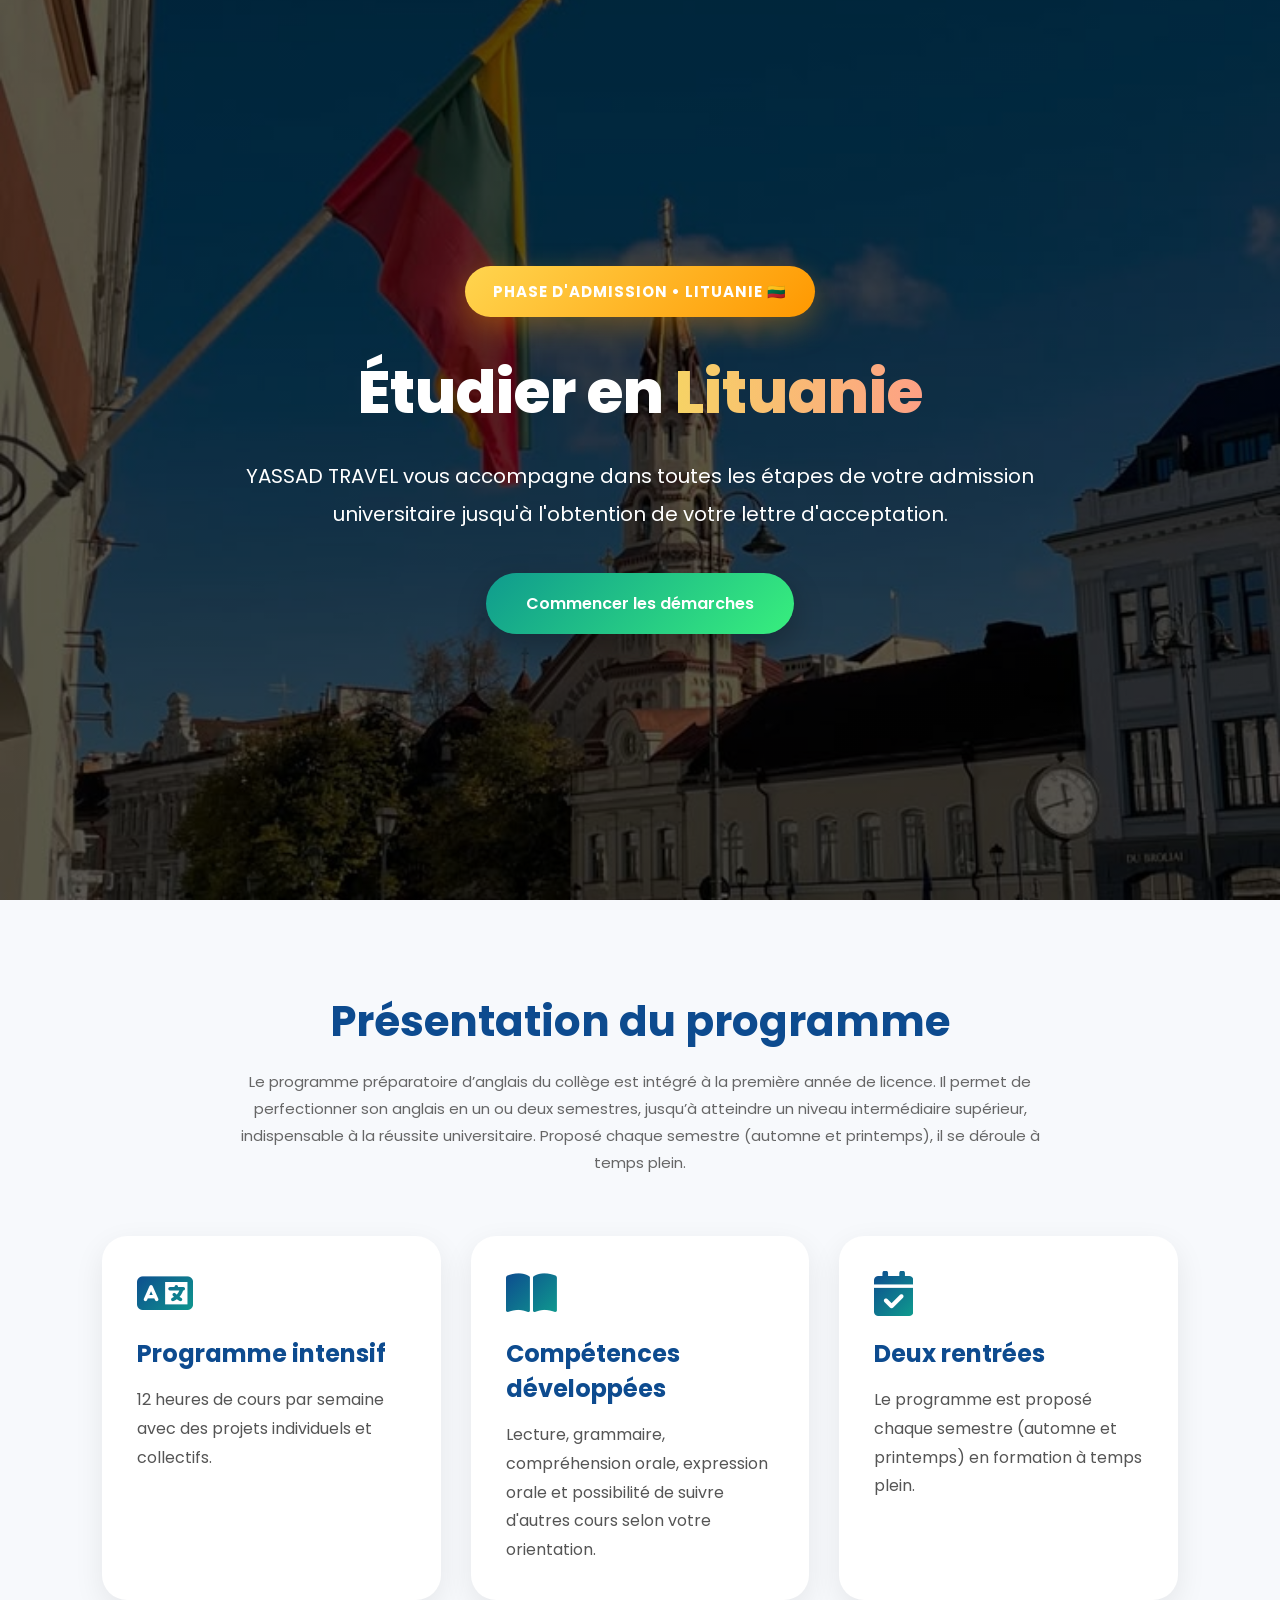
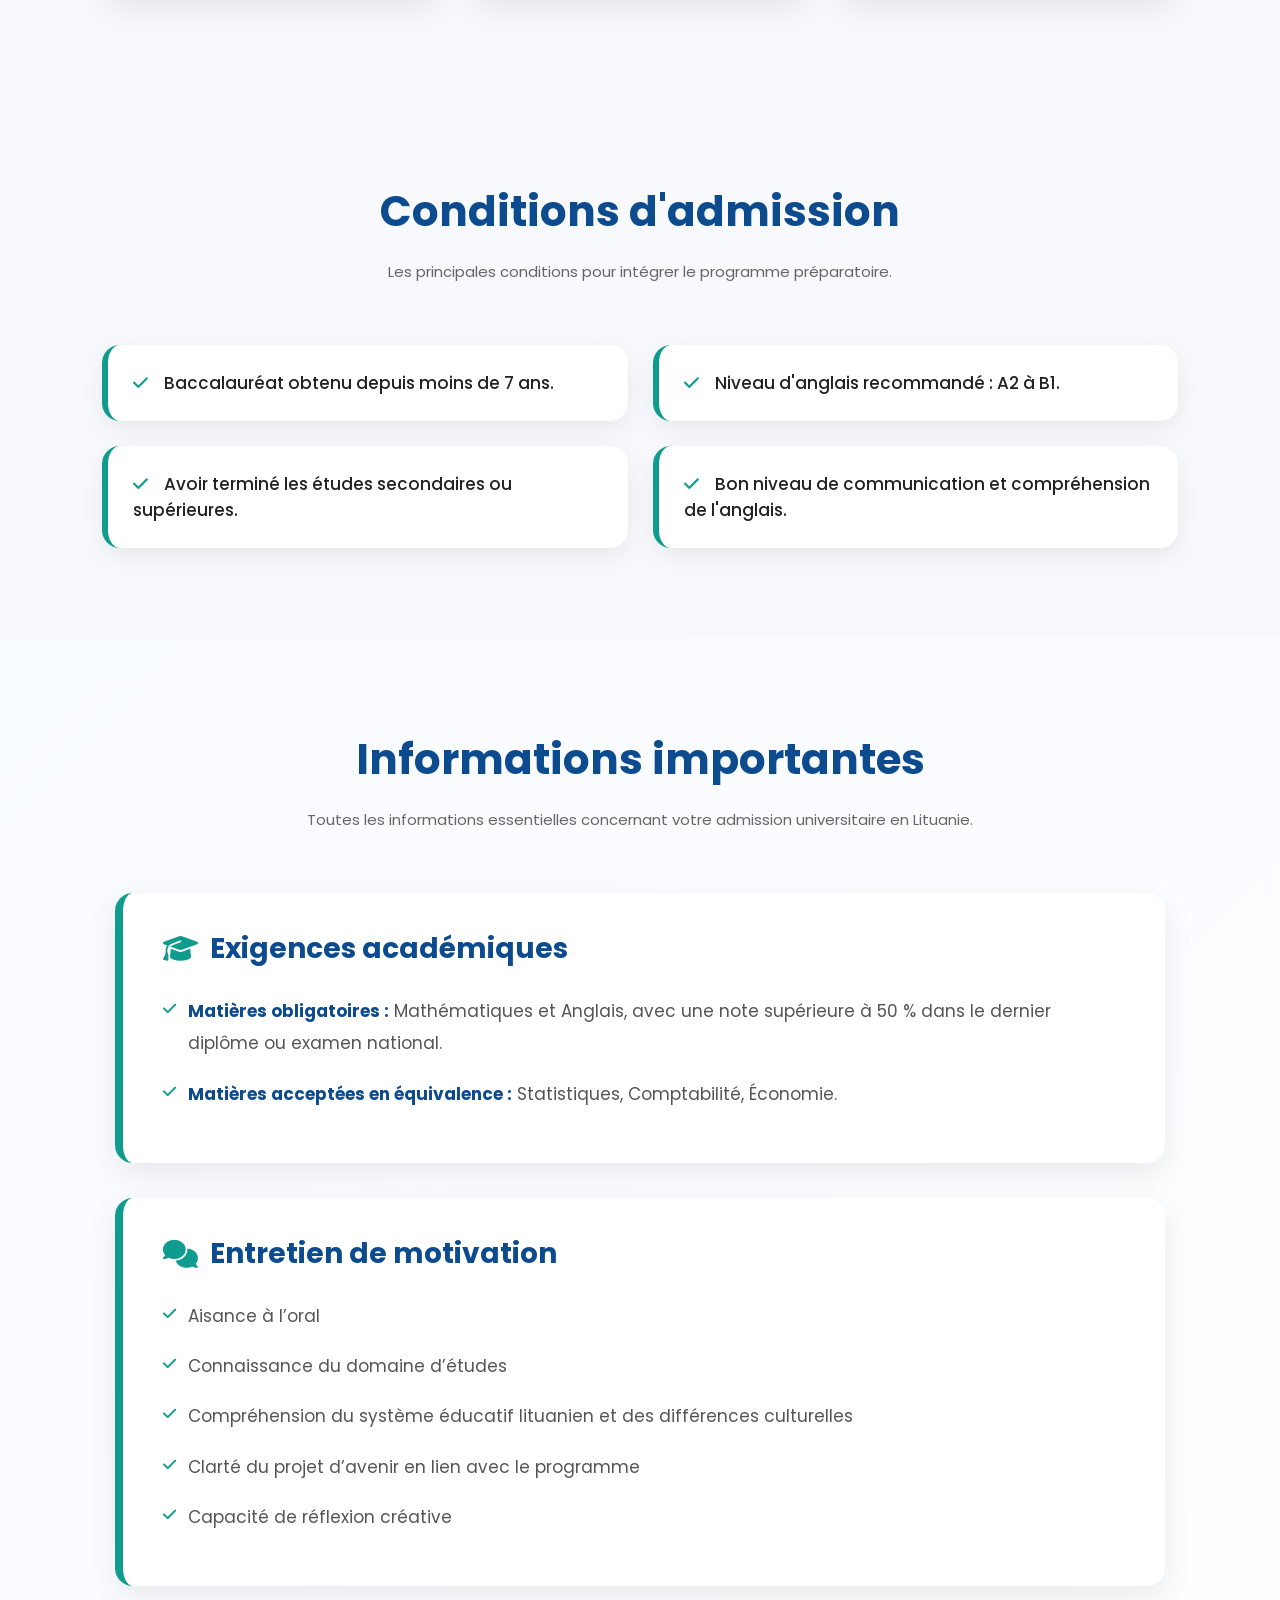
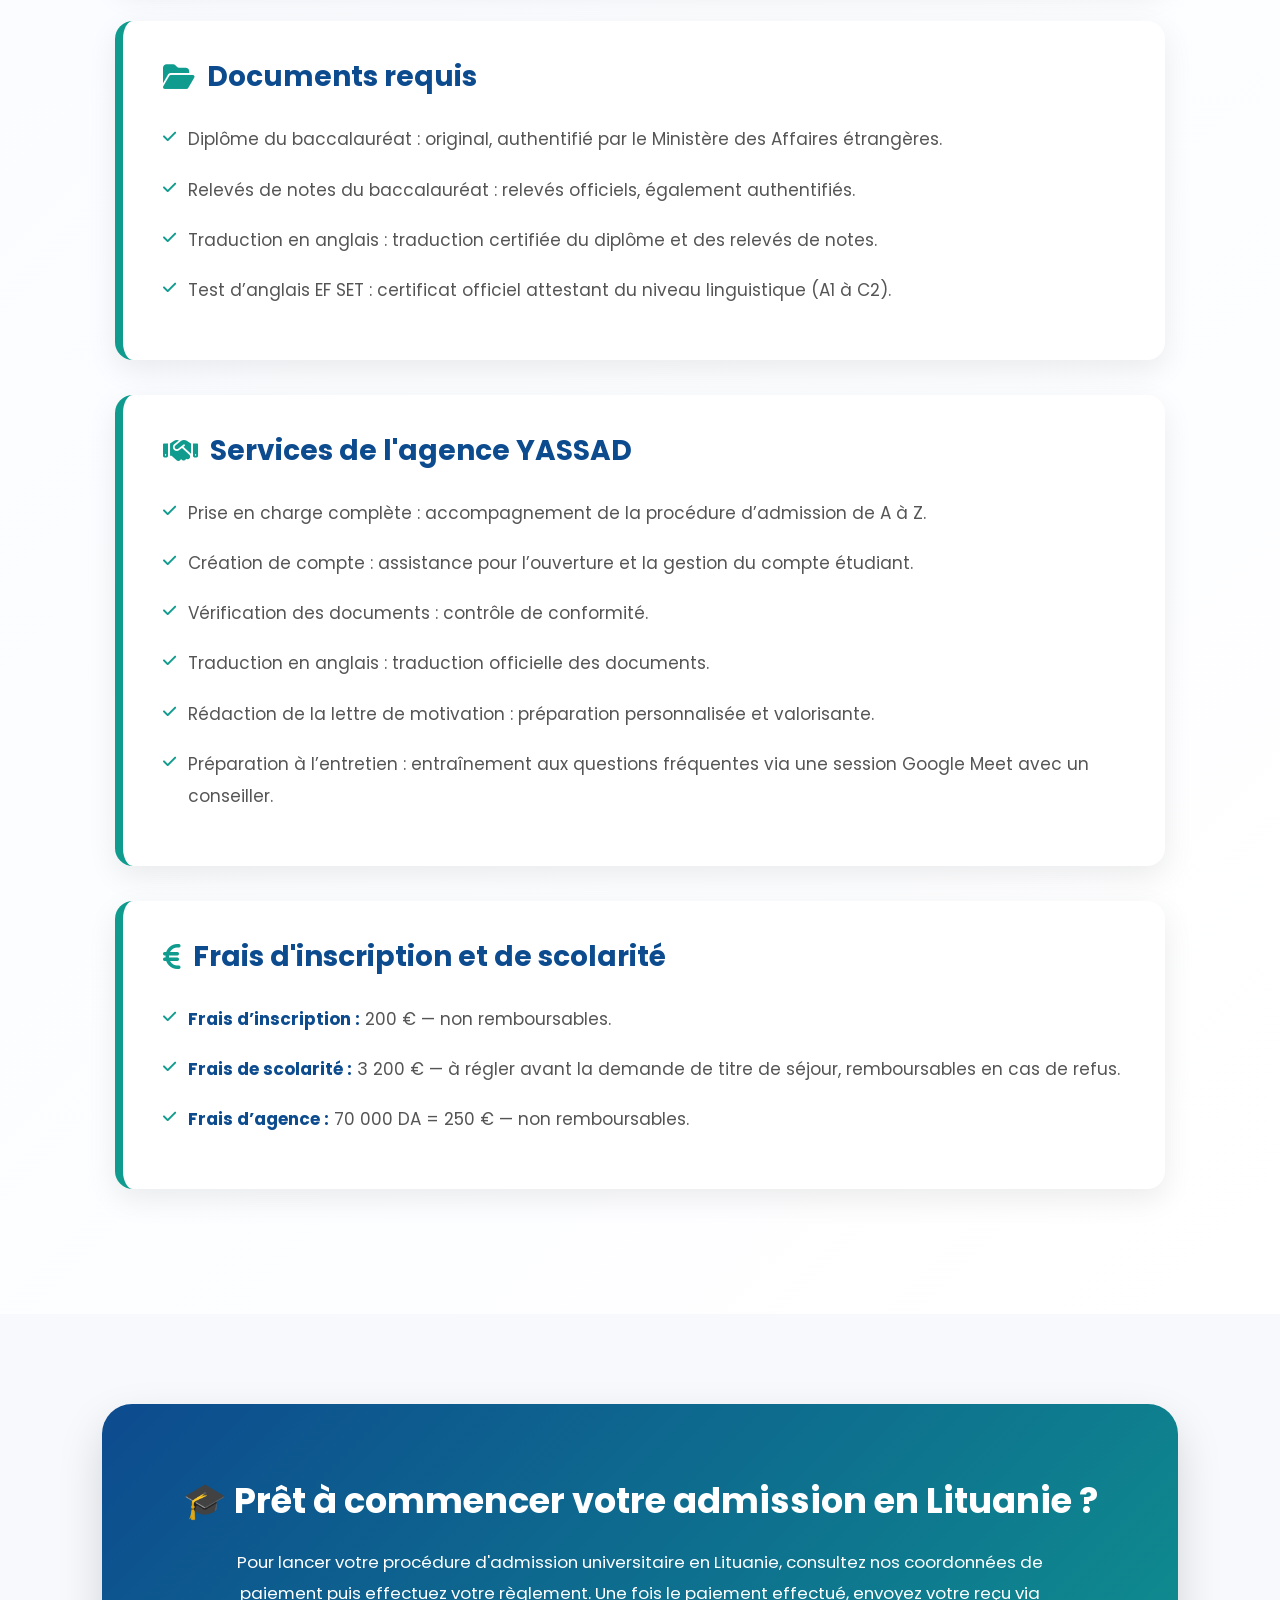
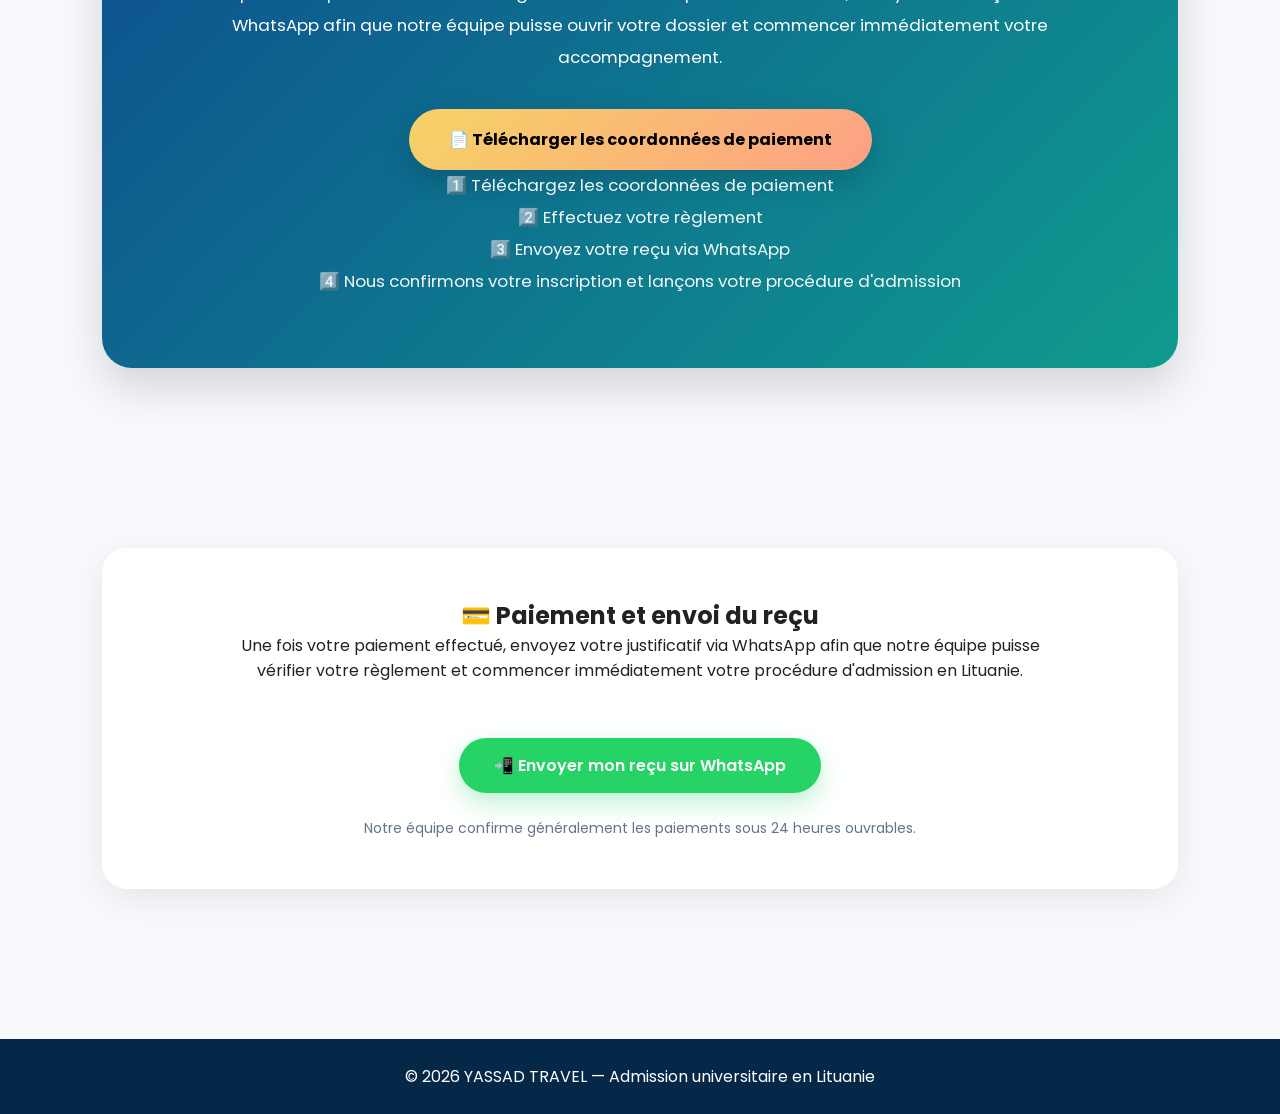
==== admissionLituanie.html @ c598e2e8 "retouchespourtout" ====
<!DOCTYPE html>
<html lang="fr">

<head>

<meta charset="UTF-8">
<meta name="viewport" content="width=device-width, initial-scale=1.0">

<title>Admission en Lituanie | YASSAD TRAVEL</title>

<link href="https://fonts.googleapis.com/css2?family=Poppins:wght@300;400;500;600;700;800&display=swap" rel="stylesheet">

<link rel="stylesheet"
href="https://cdnjs.cloudflare.com/ajax/libs/font-awesome/6.5.2/css/all.min.css">

<style>

*{
margin:0;
padding:0;
box-sizing:border-box;
font-family:'Poppins',sans-serif;
scroll-behavior:smooth;
}

body{
background:#f7f9fc;
color:#222;
overflow-x:hidden;
}

:root{

--blue:#0d4b8f;
--green:#0f9b8e;
--green2:#38ef7d;
--gold:#f6d365;
--orange:#fda085;

}

.hero{

min-height:100vh;

background:
linear-gradient(rgba(0,0,0,.60),rgba(0,0,0,.60)),
url("images/Lituanie.jpg") center/cover;

display:flex;
justify-content:center;
align-items:center;
text-align:center;
padding:40px;

}

.hero-content{

max-width:900px;
color:white;
animation:fadeUp 1.2s;

}

.badge{

display:inline-flex;
align-items:center;
justify-content:center;
gap:10px;

padding:14px 28px;

border-radius:60px;

background:linear-gradient(135deg,#FFD54F,#FF9800);

color:#fff;

font-size:15px;
font-weight:700;
letter-spacing:1px;
text-transform:uppercase;
text-align:center;

box-shadow:0 10px 30px rgba(255,152,0,.35);

margin-bottom:30px;

animation:pulseBadge 2s infinite;

}



@keyframes pulseBadge{

0%{
transform:scale(1);
box-shadow:0 10px 30px rgba(255,152,0,.35);
}

50%{
transform:scale(1.05);
box-shadow:0 18px 40px rgba(255,152,0,.55);
}

100%{
transform:scale(1);
box-shadow:0 10px 30px rgba(255,152,0,.35);
}

}

.hero h1{

font-size:60px;

margin-bottom:20px;

font-weight:800;

}

.hero h1 span{

background:linear-gradient(90deg,#f6d365,#fda085);

-webkit-background-clip:text;
-webkit-text-fill-color:transparent;

}

.hero p{

font-size:20px;

line-height:1.9;

margin-bottom:40px;

}

.btn{

display:inline-block;

padding:18px 40px;

border-radius:50px;

background:linear-gradient(135deg,var(--green),var(--green2));

color:white;

text-decoration:none;

font-weight:600;

transition:.35s;

box-shadow:0 12px 30px rgba(0,0,0,.25);

}

.btn:hover{

transform:translateY(-5px);

}

section{

padding:90px 8%;

}

.container{

max-width:1200px;

margin:auto;

}

.title{

text-align:center;

margin-bottom:60px;

}

.title h2{

font-size:42px;

color:var(--blue);

margin-bottom:15px;

}

.title p{

max-width:850px;

margin:auto;

color:#666;

font-size:15px;

line-height:1.8;

}

.grid{

display:grid;

grid-template-columns:repeat(auto-fit,minmax(320px,1fr));

gap:30px;

}

.card{

background:white;

padding:35px;

border-radius:25px;

box-shadow:0 10px 30px rgba(0,0,0,.08);

transition:.35s;

}

.card:hover{

transform:translateY(-8px);

}

.card i{

font-size:45px;

margin-bottom:20px;

background:linear-gradient(135deg,var(--blue),var(--green));

-webkit-background-clip:text;

-webkit-text-fill-color:transparent;

}

.card h3{

color:var(--blue);

margin-bottom:15px;

font-size:24px;

}

.card p{

line-height:1.8;

color:#555;

}

.list{

display:grid;

grid-template-columns:repeat(auto-fit,minmax(350px,1fr));

gap:25px;

}

.item{

background:white;

padding:25px;

border-left:6px solid var(--green);

border-radius:18px;

box-shadow:0 8px 25px rgba(0,0,0,.07);

font-size:17px;

font-weight:500;

}

.item i{

color:var(--green);

margin-right:12px;

}

.timeline{

margin-top:50px;

}

.step{

display:flex;

gap:25px;

margin-bottom:30px;

align-items:flex-start;

}

.number{

width:65px;

height:65px;

border-radius:50%;

background:linear-gradient(135deg,var(--blue),var(--green));

color:white;

display:flex;

justify-content:center;

align-items:center;

font-size:24px;

font-weight:bold;

flex-shrink:0;

}

.step-content{

background:white;

padding:25px;

border-radius:20px;

box-shadow:0 8px 25px rgba(0,0,0,.08);

width:100%;

}

.step-content h3{

margin-bottom:12px;

color:var(--blue);

}

.step-content p{

line-height:1.8;

color:#555;

}
/*==========================
SECTION TARIFS
==========================*/

.pricing{

background:#f8fbff;

}

.price-grid{

display:grid;

grid-template-columns:repeat(auto-fit,minmax(300px,1fr));

gap:30px;

}

.price-card{

background:white;

padding:40px;

border-radius:25px;

text-align:center;

box-shadow:0 10px 30px rgba(0,0,0,.08);

transition:.35s;

}

.price-card:hover{

transform:translateY(-8px);

}

.price-card i{

font-size:50px;

margin-bottom:20px;

background:linear-gradient(135deg,var(--blue),var(--green));

-webkit-background-clip:text;

-webkit-text-fill-color:transparent;

}

.price-card h3{

color:var(--blue);

margin-bottom:15px;

}

.price{

font-size:42px;

font-weight:700;

color:var(--green);

margin:20px 0;

}

/*==========================
CTA PAIEMENT
==========================*/

.cta{

background:linear-gradient(135deg,var(--blue),var(--green));

padding:70px 45px;

border-radius:30px;

text-align:center;

color:white;

box-shadow:0 15px 35px rgba(0,0,0,.15);

}

.cta h2{

font-size:40px;

margin-bottom:20px;

}

.cta p{

max-width:850px;

margin:auto;

line-height:1.9;

font-size:17px;

}

.btn-payment{

display:inline-block;

margin-top:35px;

padding:18px 40px;

border-radius:50px;

text-decoration:none;

font-weight:700;

background:linear-gradient(135deg,#f6d365,#fda085);

color:#000;

transition:.35s;

}

.btn-payment:hover{

transform:translateY(-5px);

}

.cta-note{

margin-top:30px;

line-height:2;

}

/*==========================
WHATSAPP
==========================*/

.payment{

background:white;

padding:45px;

border-radius:25px;

box-shadow:0 10px 30px rgba(0,0,0,.08);

}

.whatsapp{

display:inline-block;

margin-top:30px;

padding:16px 35px;

border-radius:50px;

background:#25D366;

color:white;

text-decoration:none;

font-weight:600;

transition:.35s;

}

.whatsapp:hover{

transform:translateY(-5px);

}

/*==========================
FOOTER
==========================*/

footer{

background:#052748;

color:white;

padding:25px;

text-align:center;

}

/*==========================
ANIMATION
==========================*/

@keyframes fadeUp{

from{

opacity:0;

transform:translateY(40px);

}

to{

opacity:1;

transform:translateY(0);

}

}

/*==========================
RESPONSIVE
==========================*/

@media(max-width:992px){

.hero h1{

font-size:48px;

}

.grid,
.list,
.price-grid{

grid-template-columns:1fr;

}

}

@media(max-width:768px){

.hero{

padding:30px;

}

.hero h1{

font-size:38px;

}

.hero p{

font-size:16px;

}

.title h2{

font-size:30px;

}

.step{

flex-direction:column;

}

.number{

margin:auto;

}

.btn,
.btn-payment,
.whatsapp{

width:100%;
max-width:340px;
text-align:center;

}

.cta{

padding:45px 25px;

}

.cta h2{

font-size:30px;

}

}

@media(max-width:480px){

.hero h1{

font-size:30px;

}

.title h2{

font-size:26px;

}

.card,
.item,
.payment{

padding:22px;

}

.cta{

padding:35px 18px;

}

.cta h2{

font-size:24px;

}

}
/*=========================
 CONDITIONS
=========================*/

.conditions{
padding:90px 8%;
background:#ffffff;
}

.conditions-grid{

display:grid;
grid-template-columns:repeat(auto-fit,minmax(260px,1fr));
gap:30px;

}

.condition-card{

background:white;
padding:35px;
border-radius:22px;
text-align:center;
box-shadow:0 10px 30px rgba(0,0,0,.08);
transition:.4s;

}

.condition-card:hover{

transform:translateY(-8px);

}

.condition-icon{

font-size:55px;
margin-bottom:20px;

}

.condition-card h3{

color:#0d4b8f;
margin-bottom:15px;

}

.condition-card p{

color:#555;
line-height:1.8;

}

/*=========================
 DOCUMENTS
=========================*/

.documents{

padding:90px 8%;
background:linear-gradient(135deg,#edf8ff,#ffffff);

}

.documents-grid{

display:grid;
grid-template-columns:repeat(auto-fit,minmax(320px,1fr));
gap:30px;

}

.doc-card{

background:white;
padding:35px;
border-radius:20px;
box-shadow:0 10px 30px rgba(0,0,0,.08);

}

.doc-card h3{

color:#0d4b8f;
margin-bottom:20px;

}

.doc-card ul{

list-style:none;

}

.doc-card li{

margin:15px 0;
font-size:17px;

}




/*=========================================
SECTION INFORMATIONS
=========================================*/

.info-section{

padding:90px 8%;
background:linear-gradient(135deg,#f8fbff,#ffffff);

}

.info-wrapper{

max-width:1050px;
margin:auto;

}

.info-box{

background:white;
border-left:8px solid var(--green);
border-radius:18px;
padding:35px 40px;
margin-bottom:35px;
box-shadow:0 10px 30px rgba(0,0,0,.08);
transition:.35s;

}

.info-box:hover{

transform:translateY(-6px);

}

.info-box h3{

display:flex;
align-items:center;
gap:12px;

font-size:28px;
color:var(--blue);

margin-bottom:25px;

}

.info-box h3 i{

color:var(--green);

}

.info-box ul{

list-style:none;

}

.info-box li{

margin-bottom:18px;
line-height:1.9;
font-size:17px;
color:#555;

display:flex;
align-items:flex-start;
gap:12px;

}

.info-box li i{

color:var(--green);
margin-top:6px;
font-size:15px;
flex-shrink:0;

}

.info-box strong{

color:var(--blue);

}

/*==========================
RESPONSIVE TABLETTE
==========================*/

@media(max-width:768px){

.info-section{

padding:70px 6%;

}

.info-box{

padding:28px;

}

.info-box h3{

font-size:24px;

}

.info-box li{

font-size:15px;

}

}

/*==========================
RESPONSIVE MOBILE
==========================*/

@media(max-width:480px){

.info-box{

padding:22px;

}

.info-box h3{

font-size:21px;
line-height:1.4;

}

.info-box li{

font-size:14px;
line-height:1.8;

}

}

/*=====================================
SECTION PAIEMENT
=====================================*/

.payment-section{
margin-bottom:60px;
}

.payment{
background:white;
padding:50px;
border-radius:25px;
box-shadow:0 10px 35px rgba(0,0,0,.08);
}

.cta{
background:linear-gradient(135deg,#0d4b8f,#0f9b8e);
color:white;
padding:70px 50px;
border-radius:30px;
text-align:center;
box-shadow:0 20px 45px rgba(0,0,0,.15);
}

.cta h2{
font-size:2.2rem;
margin-bottom:20px;
font-weight:700;

}

.cta p{
max-width:850px;
margin:auto;
line-height:1.9;
font-size:1.05rem;
}

.btn-payment{
display:inline-block;
margin-top:35px;
background:linear-gradient(135deg,#f6d365,#fda085);
color:#000;
padding:18px 40px;
border-radius:50px;
text-decoration:none;
font-weight:700;
font-size:1rem;
transition:.3s;
box-shadow:0 10px 30px rgba(0,0,0,.18);
}

.btn-payment:hover{
transform:translateY(-4px);
box-shadow:0 15px 40px rgba(0,0,0,.25);
}

.cta-note{
margin-top:30px;
font-size:15px;
line-height:2;
opacity:.95;
}

.whatsapp{
display:inline-block;
background:#25D366;
color:white;
padding:15px 35px;
border-radius:50px;
text-decoration:none;
font-weight:600;
margin-top:25px;
transition:.3s;
box-shadow:0 10px 25px rgba(37,211,102,.3);
}

.whatsapp:hover{
transform:translateY(-3px);
box-shadow:0 15px 35px rgba(37,211,102,.45);
}

/*=====================================
RESPONSIVE
=====================================*/

@media(max-width:992px){

.cta{
padding:50px 35px;
}

.payment{
padding:35px;
}

}

@media(max-width:768px){

.cta{
padding:40px 25px;
}

.cta h2{
font-size:1.8rem;
}

.cta p{
font-size:15px;
}

.payment{
padding:25px;
}

.btn-payment,
.whatsapp{
width:100%;
max-width:340px;
text-align:center;
}

}

@media(max-width:480px){

.cta{
padding:30px 18px;
}

.cta h2{
font-size:1.5rem;
}

.cta-note{
font-size:14px;
line-height:1.8;
}

.payment{
padding:20px;
}

}

</style>

</head>

<body>

<!-- HERO -->

<section class="hero">

<div class="hero-content">

<div class="badge">
    PHASE D'ADMISSION • LITUANIE 🇱🇹
</div>

<h1>

Étudier en <span>Lituanie</span>

</h1>

<p>

YASSAD TRAVEL vous accompagne dans toutes les étapes de votre admission universitaire jusqu'à l'obtention de votre lettre d'acceptation.

</p>

<a href="#paiement" class="btn">

Commencer les démarches

</a>

</div>

</section>

<!-- PRESENTATION -->

<section id="presentation">

<div class="container">

<div class="title">

<h2>

Présentation du programme

</h2>

<p>

Le programme préparatoire d’anglais du collège est intégré à la première année de licence.
Il permet de perfectionner son anglais en un ou deux semestres, jusqu’à atteindre un niveau
intermédiaire supérieur, indispensable à la réussite universitaire. Proposé chaque semestre
(automne et printemps), il se déroule à temps plein.
</p>

</div>

<div class="grid">

<div class="card">

<i class="fa-solid fa-language"></i>

<h3>

Programme intensif

</h3>

<p>

12 heures de cours par semaine avec des projets individuels et collectifs.

</p>

</div>

<div class="card">

<i class="fa-solid fa-book-open"></i>

<h3>

Compétences développées

</h3>

<p>

Lecture, grammaire, compréhension orale, expression orale et possibilité de suivre d'autres cours selon votre orientation.

</p>

</div>

<div class="card">

<i class="fa-solid fa-calendar-check"></i>

<h3>

Deux rentrées

</h3>

<p>

Le programme est proposé chaque semestre (automne et printemps) en formation à temps plein.

</p>

</div>

</div>

</div>

</section>

<!-- CONDITIONS -->

<section>

<div class="container">

<div class="title">

<h2>

Conditions d'admission

</h2>

<p>

Les principales conditions pour intégrer le programme préparatoire.

</p>

</div>

<div class="list">

<div class="item">

<i class="fa-solid fa-check"></i>

Baccalauréat obtenu depuis moins de 7 ans.

</div>

<div class="item">

<i class="fa-solid fa-check"></i>

Niveau d'anglais recommandé : A2 à B1.

</div>

<div class="item">

<i class="fa-solid fa-check"></i>

Avoir terminé les études secondaires ou supérieures.

</div>

<div class="item">

<i class="fa-solid fa-check"></i>

Bon niveau de communication et compréhension de l'anglais.

</div>

</div>

</div>

</section>



<!--======================================
INFORMATIONS IMPORTANTES
=======================================-->

<section class="info-section">

<div class="container">

<div class="title">

<h2>
Informations importantes
</h2>

<p>

Toutes les informations essentielles concernant votre admission universitaire en Lituanie.

</p>

</div>

<div class="info-wrapper">

<!-- Exigences -->

<div class="info-box">

<h3>

<i class="fa-solid fa-graduation-cap"></i>

Exigences académiques

</h3>

<ul>

<li>
<i class="fa-solid fa-check"></i>

<span>
<strong>Matières obligatoires :</strong> Mathématiques et Anglais, avec une note supérieure à 50 % dans le dernier diplôme ou examen national.
</span>

</li>

<li>
<i class="fa-solid fa-check"></i>

<span>
<strong>Matières acceptées en équivalence :</strong> Statistiques, Comptabilité, Économie.
</span>

</li>

</ul>

</div>

<!-- Entretien -->

<div class="info-box">

<h3>

<i class="fa-solid fa-comments"></i>

Entretien de motivation

</h3>

<ul>

<li><i class="fa-solid fa-check"></i><span>Aisance à l’oral</span></li>

<li><i class="fa-solid fa-check"></i><span>Connaissance du domaine d’études</span></li>

<li><i class="fa-solid fa-check"></i><span>Compréhension du système éducatif lituanien et des différences culturelles</span></li>

<li><i class="fa-solid fa-check"></i><span>Clarté du projet d’avenir en lien avec le programme</span></li>

<li><i class="fa-solid fa-check"></i><span>Capacité de réflexion créative</span></li>

</ul>

</div>

<!-- Documents -->

<div class="info-box">

<h3>

<i class="fa-solid fa-folder-open"></i>

Documents requis

</h3>

<ul>

<li><i class="fa-solid fa-check"></i><span>Diplôme du baccalauréat : original, authentifié par le Ministère des Affaires étrangères.</span></li>

<li><i class="fa-solid fa-check"></i><span>Relevés de notes du baccalauréat : relevés officiels, également authentifiés.</span></li>

<li><i class="fa-solid fa-check"></i><span>Traduction en anglais : traduction certifiée du diplôme et des relevés de notes.</span></li>

<li><i class="fa-solid fa-check"></i><span>Test d’anglais EF SET : certificat officiel attestant du niveau linguistique (A1 à C2).</span></li>

</ul>

</div>

<!-- Services -->

<div class="info-box">

<h3>

<i class="fa-solid fa-handshake"></i>

Services de l'agence YASSAD

</h3>

<ul>

<li><i class="fa-solid fa-check"></i><span>Prise en charge complète : accompagnement de la procédure d’admission de A à Z.</span></li>

<li><i class="fa-solid fa-check"></i><span>Création de compte : assistance pour l’ouverture et la gestion du compte étudiant.</span></li>

<li><i class="fa-solid fa-check"></i><span>Vérification des documents : contrôle de conformité.</span></li>

<li><i class="fa-solid fa-check"></i><span>Traduction en anglais : traduction officielle des documents.</span></li>

<li><i class="fa-solid fa-check"></i><span>Rédaction de la lettre de motivation : préparation personnalisée et valorisante.</span></li>

<li><i class="fa-solid fa-check"></i><span>Préparation à l’entretien : entraînement aux questions fréquentes via une session Google Meet avec un conseiller.</span></li>

</ul>

</div>

<!-- Tarifs -->

<div class="info-box">

<h3>

<i class="fa-solid fa-euro-sign"></i>

Frais d'inscription et de scolarité

</h3>

<ul>

<li>

<i class="fa-solid fa-check"></i>

<span>

<strong>Frais d’inscription :</strong> 200 € — non remboursables.

</span>

</li>

<li>

<i class="fa-solid fa-check"></i>

<span>

<strong>Frais de scolarité :</strong> 3 200 € — à régler avant la demande de titre de séjour, remboursables en cas de refus.

</span>

</li>

<li>

<i class="fa-solid fa-check"></i>

<span>

<strong>Frais d’agence :</strong> 70 000 DA = 250 € — non remboursables.

</span>

</li>

</ul>

</div>

</div>

</div>

</section>

<!-- =====================================
     PRÊT À COMMENCER
===================================== -->

<section>

<div class="container">

<div class="cta">

<h2>
🎓 Prêt à commencer votre admission en Lituanie ?
</h2>

<p>

Pour lancer votre procédure d'admission universitaire en Lituanie,
consultez nos coordonnées de paiement puis effectuez votre règlement.

Une fois le paiement effectué, envoyez votre reçu via WhatsApp afin que notre équipe puisse ouvrir votre dossier et commencer immédiatement votre accompagnement.

</p>

<a
href="documents/coordonnees-paiement-yassad-travel.pdf"
target="_blank"
class="btn-payment">

📄 Télécharger les coordonnées de paiement

</a>

<p class="cta-note">

1️⃣ Téléchargez les coordonnées de paiement<br>

2️⃣ Effectuez votre règlement<br>

3️⃣ Envoyez votre reçu via WhatsApp<br>

4️⃣ Nous confirmons votre inscription et lançons votre procédure d'admission

</p>

</div>

</div>

</section>


<!-- =====================================
     PAIEMENT
===================================== -->

<section id="paiement" class="payment-section">

<div class="container">

<div class="payment">

<h2 class="section-title"  style="text-align: center;">
💳 Paiement et envoi du reçu
</h2>

<p style="text-align:center;max-width:800px;margin:auto;">

Une fois votre paiement effectué, envoyez votre justificatif via WhatsApp afin que notre équipe puisse vérifier votre règlement et commencer immédiatement votre procédure d'admission en Lituanie.

</p>

<div style="text-align:center;margin-top:30px;">

<a
href="https://wa.me/213549462589"
target="_blank"
class="whatsapp">

📲 Envoyer mon reçu sur WhatsApp

</a>

</div>

<p style="
margin-top:25px;
text-align:center;
font-size:14px;
color:#64748b;
">

Notre équipe confirme généralement les paiements sous 24 heures ouvrables.

</p>

</div>

</div>

</section>


<footer>

© 2026 YASSAD TRAVEL — Admission universitaire en Lituanie

</footer>

</body>
</html>
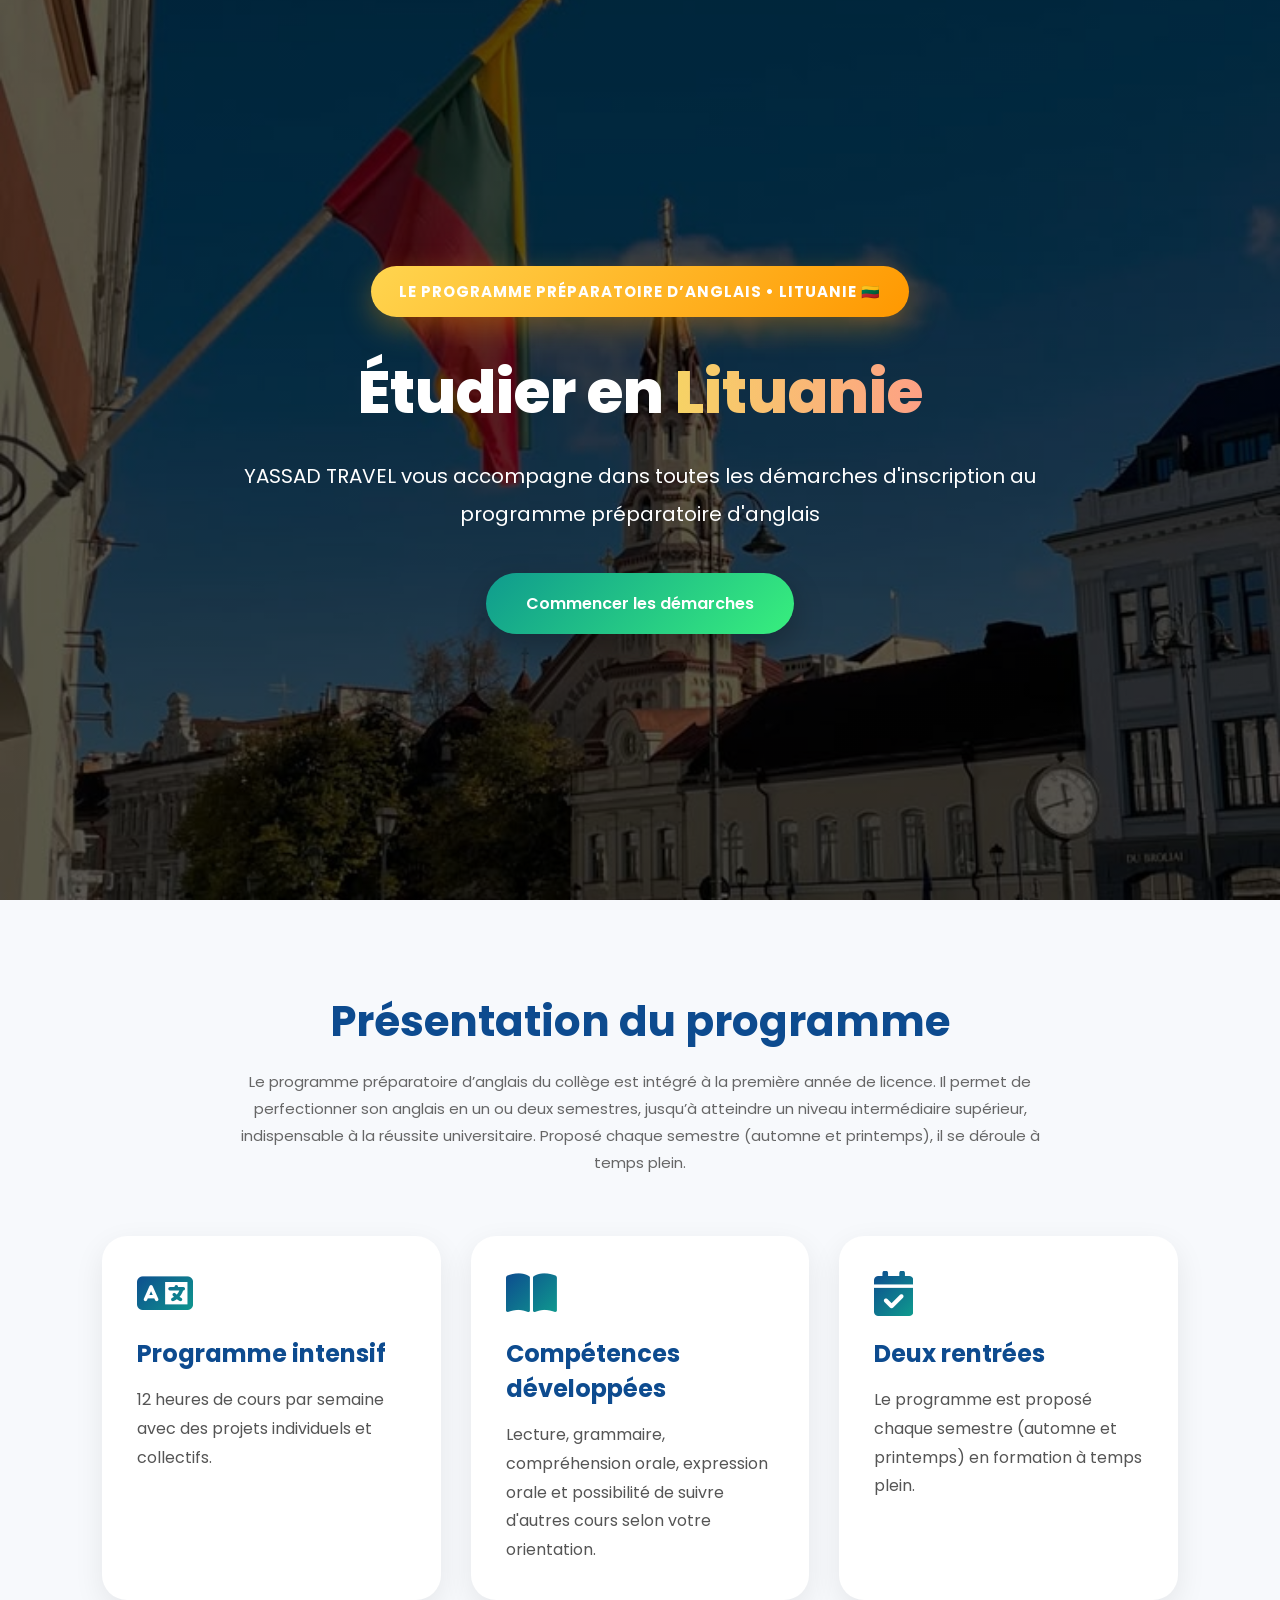
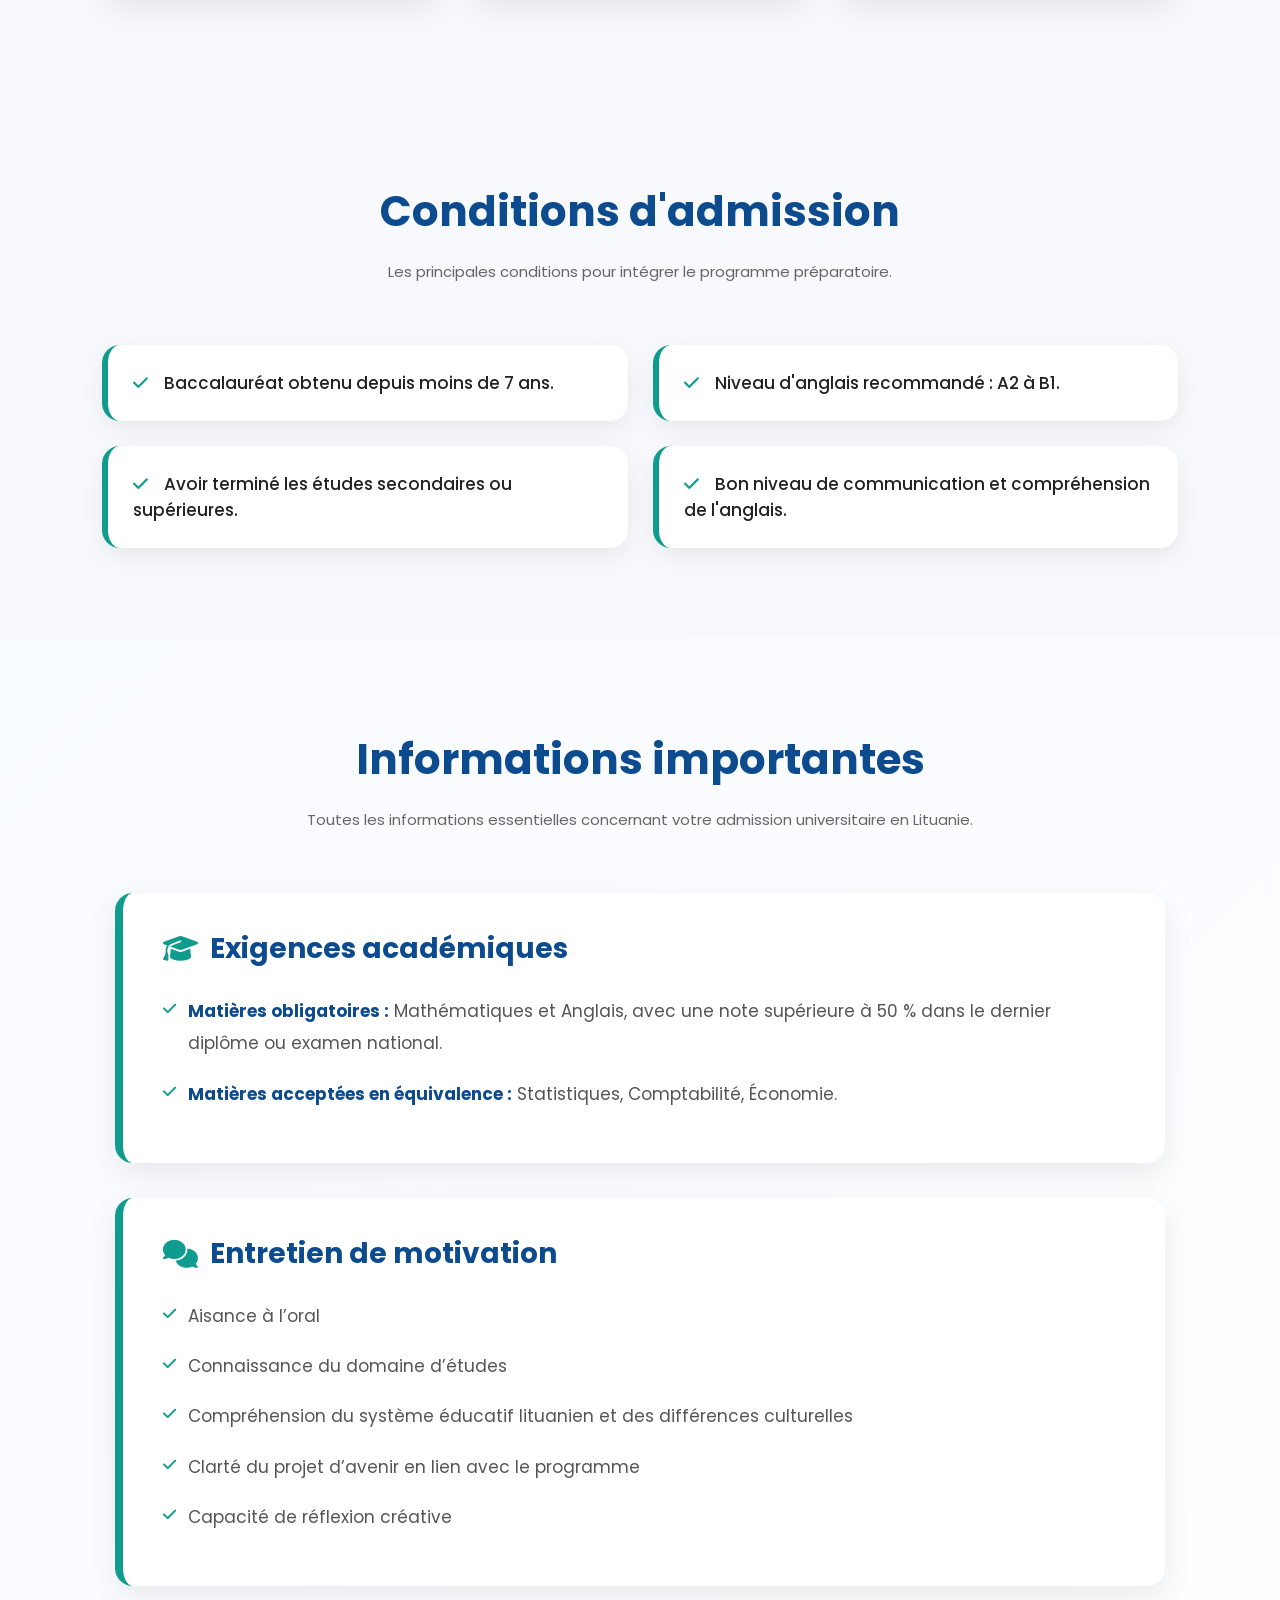
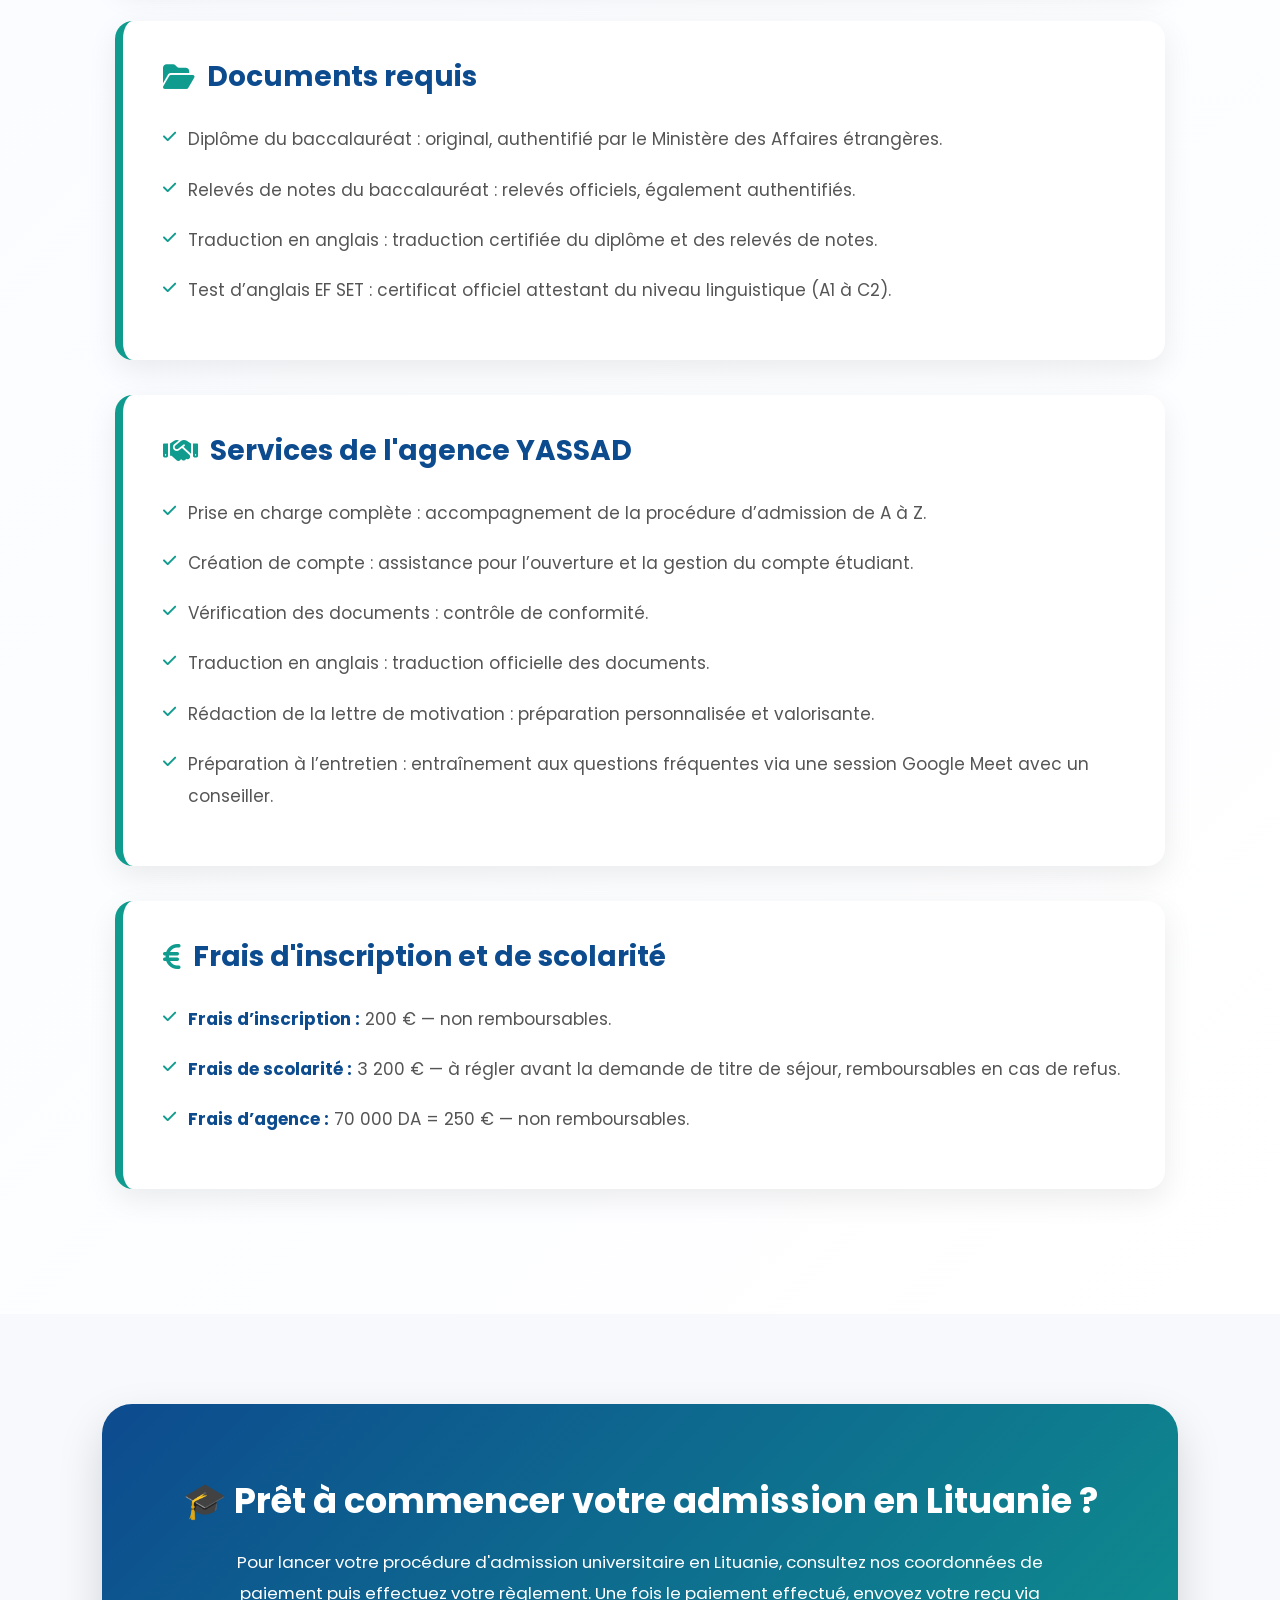
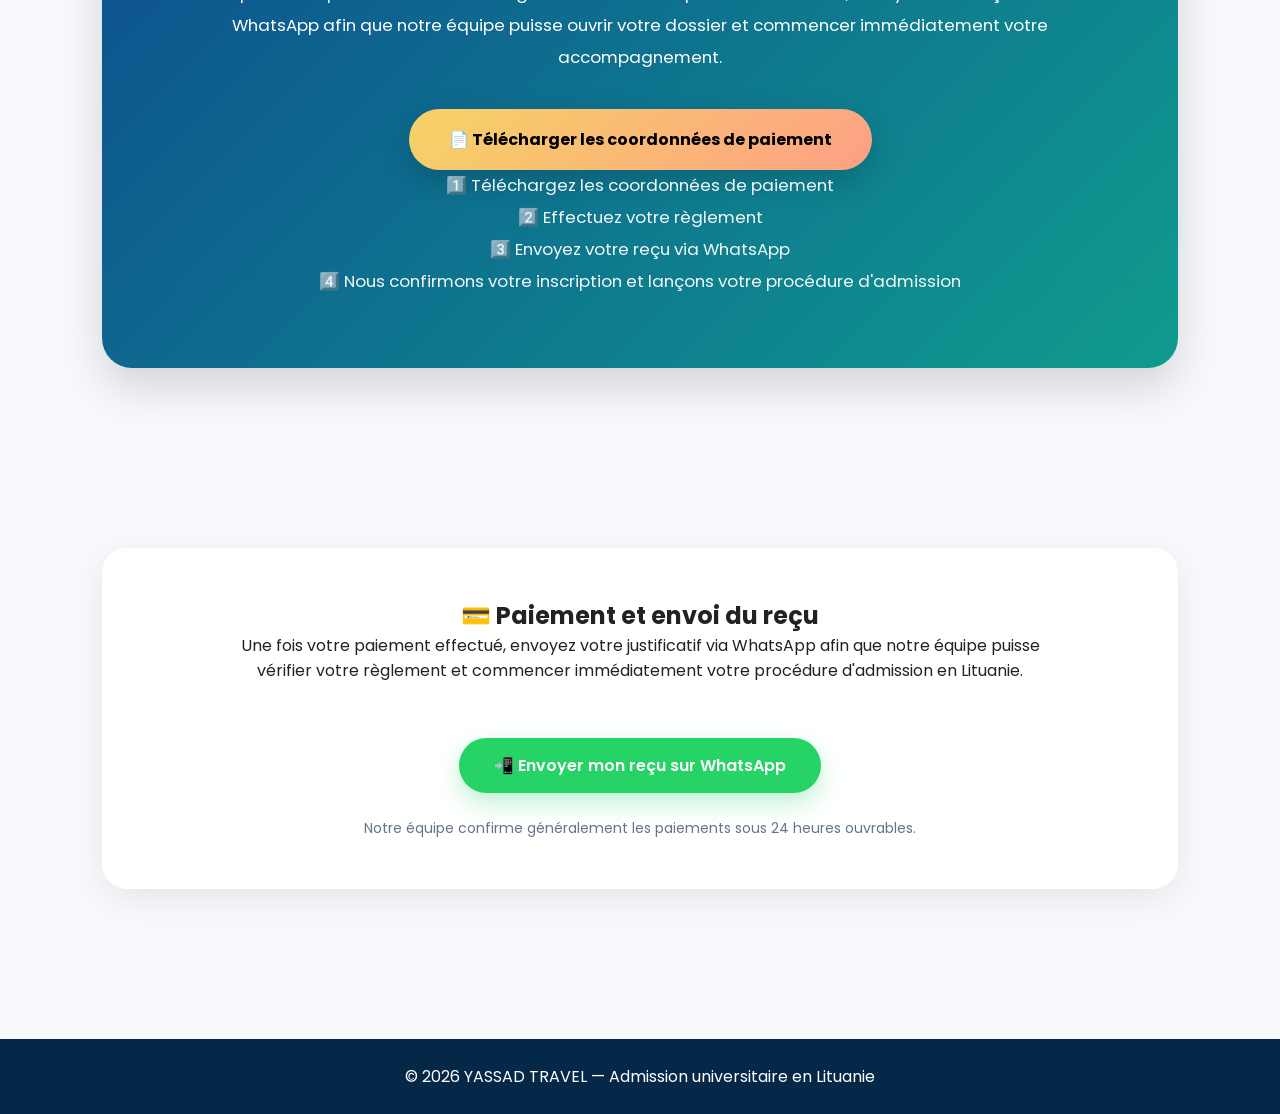
==== commit 1aa291d9: "petite modificaton lituanie" ====
--- a/admissionLituanie.html
+++ b/admissionLituanie.html
@@ -1156,7 +1156,7 @@
 <div class="hero-content">
 
 <div class="badge">
-    PHASE D'ADMISSION • LITUANIE 🇱🇹
+    Le programme préparatoire d’anglais • LITUANIE 🇱🇹
 </div>
 
 <h1>
@@ -1167,8 +1167,7 @@
 
 <p>
 
-YASSAD TRAVEL vous accompagne dans toutes les étapes de votre admission universitaire jusqu'à l'obtention de votre lettre d'acceptation.
-
+YASSAD TRAVEL vous accompagne dans toutes les démarches d'inscription au programme préparatoire d'anglais
 </p>
 
 <a href="#paiement" class="btn">
